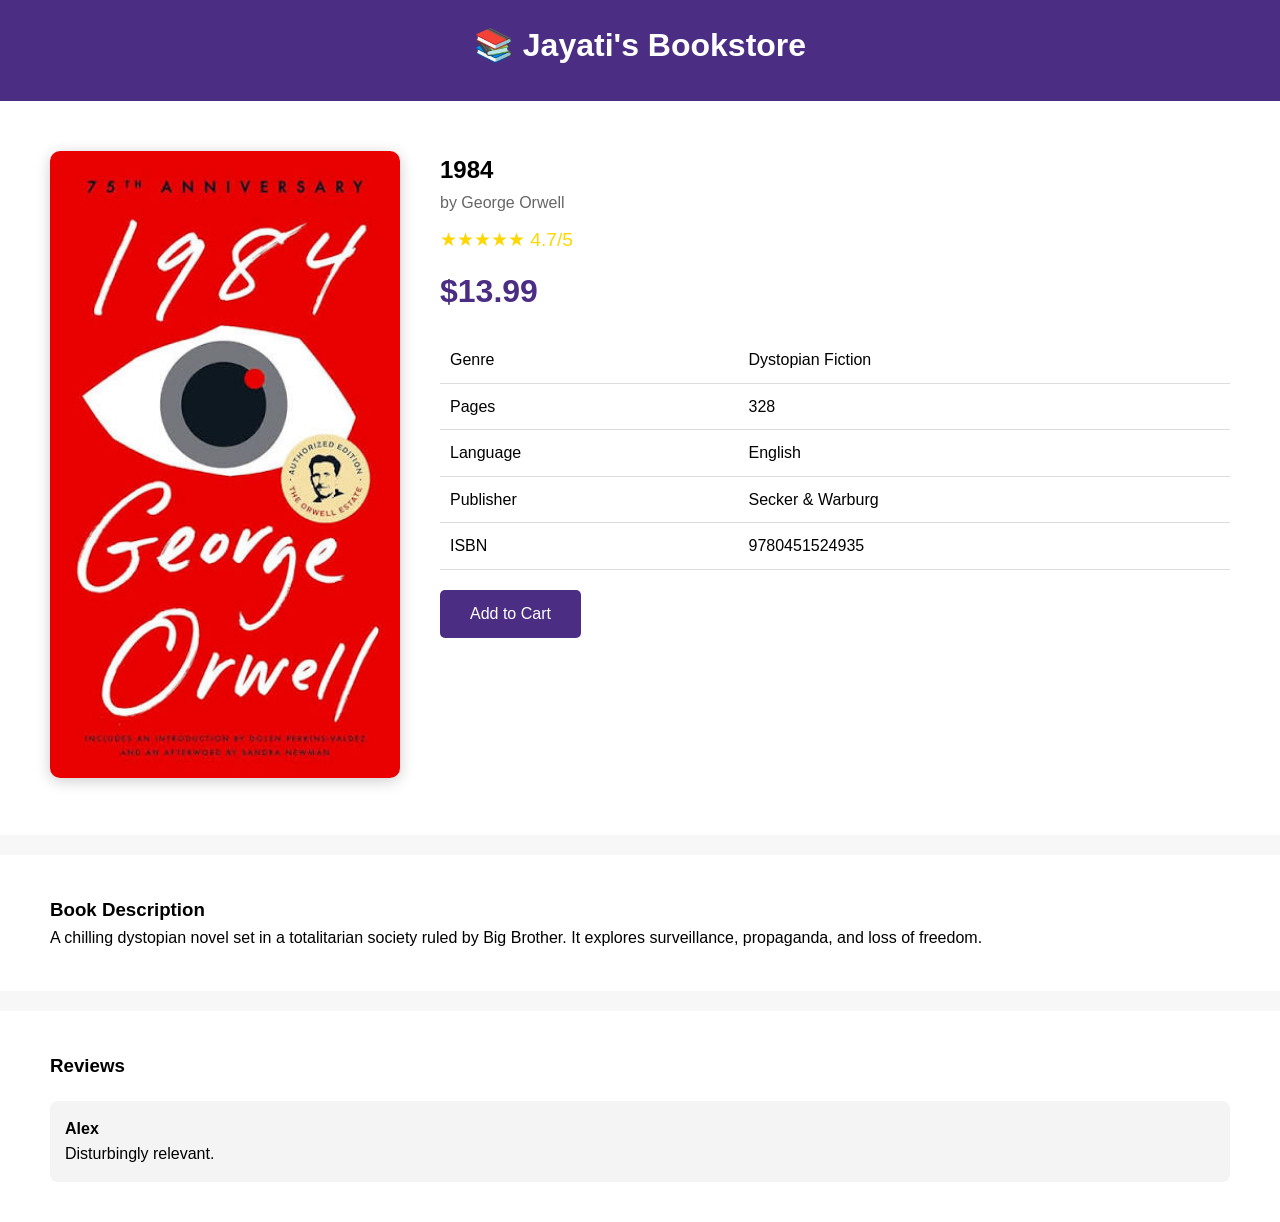
==== 1984.html @ a48f1561 "Added individual book pages" ====
<!DOCTYPE html>
<html lang="en">
<head>
    <meta charset="UTF-8">
    <meta name="viewport" content="width=device-width, initial-scale=1.0">
    <title>1984 | Jayati's Bookstore</title>
    <link rel="stylesheet" href="style.css">
</head>
<body>

<header>
    <h1>📚 Jayati's Bookstore</h1>
</header>

<main class="book-detail">

    <div class="book-cover">
        <img src="images/1984.jpg" alt="1984">
    </div>

    <div class="book-info">
        <h2>1984</h2>
        <p class="author">by George Orwell</p>

        <div class="rating">★★★★★ 4.7/5</div>
        <p class="price">$13.99</p>

        <table class="book-meta">
            <tr><td>Genre</td><td>Dystopian Fiction</td></tr>
            <tr><td>Pages</td><td>328</td></tr>
            <tr><td>Language</td><td>English</td></tr>
            <tr><td>Publisher</td><td>Secker & Warburg</td></tr>
            <tr><td>ISBN</td><td>9780451524935</td></tr>
        </table>

        <button class="buy-btn">Add to Cart</button>
    </div>

</main>

<section class="description">
    <h3>Book Description</h3>
    <p>
        A chilling dystopian novel set in a totalitarian society ruled by Big Brother.
        It explores surveillance, propaganda, and loss of freedom.
    </p>
</section>

<section class="reviews">
    <h3>Reviews</h3>
    <div class="review"><strong>Alex</strong><p>Disturbingly relevant.</p></div>
</section>

</body>
</html>
---- style.css ----
* {
    margin: 0;
    padding: 0;
    box-sizing: border-box;
}

body {
    font-family: Arial, sans-serif;
    line-height: 1.6;
    background: #f7f7f7;
}

header {
    background: #4b2e83;
    color: white;
    padding: 20px;
}

header h1 {
    text-align: center;
    margin-bottom: 10px;
}

nav {
    text-align: center;
}

nav a {
    color: white;
    text-decoration: none;
    margin: 0 15px;
    font-weight: bold;
}

.hero {
    text-align: center;
    padding: 80px 20px;
    background: white;
}

.hero h2 {
    font-size: 2.5rem;
    margin-bottom: 20px;
}

.hero p {
    margin-bottom: 20px;
}

.btn {
    display: inline-block;
    background: #4b2e83;
    color: white;
    padding: 12px 24px;
    border-radius: 5px;
    text-decoration: none;
}

.featured,
.content,
.page-header {
    padding: 40px 20px;
    text-align: center;
}

.book-grid {
    display: grid;
    grid-template-columns: repeat(auto-fit, minmax(250px, 1fr));
    gap: 20px;
    padding: 20px;
}

.book-card {
    background: white;
    padding: 20px;
    border-radius: 10px;
    transition: 0.3s;
    box-shadow: 0 2px 10px rgba(0,0,0,.1);
}

.book-card:hover {
    transform: translateY(-5px);
}

.book-card span {
    display: block;
    margin-top: 10px;
    color: #4b2e83;
    font-weight: bold;
}

input,
textarea {
    width: 100%;
    max-width: 600px;
    padding: 12px;
    margin: 10px auto;
    display: block;
}

button {
    background: #4b2e83;
    color: white;
    border: none;
    padding: 12px 20px;
    cursor: pointer;
}

footer {
    text-align: center;
    padding: 20px;
    background: #4b2e83;
    color: white;
    margin-top: 40px;
}

.book-detail {
    display: flex;
    flex-wrap: wrap;
    gap: 40px;
    padding: 50px;
    background: white;
}

.book-cover img {
    width: 350px;
    border-radius: 10px;
    box-shadow: 0 3px 15px rgba(0,0,0,.2);
}

.book-info {
    flex: 1;
    min-width: 300px;
}

.author {
    color: #666;
    margin-bottom: 10px;
}

.rating {
    color: gold;
    font-size: 1.2rem;
    margin: 10px 0;
}

.price {
    font-size: 2rem;
    color: #4b2e83;
    font-weight: bold;
    margin-bottom: 20px;
}

.book-meta {
    border-collapse: collapse;
    width: 100%;
    margin: 20px 0;
}

.book-meta td {
    border-bottom: 1px solid #ddd;
    padding: 10px;
}

.buy-btn {
    background: #4b2e83;
    color: white;
    padding: 15px 30px;
    border: none;
    border-radius: 5px;
    font-size: 1rem;
}

.description,
.reviews,
.related-books {
    background: white;
    padding: 40px 50px;
    margin-top: 20px;
}

.review {
    margin-top: 20px;
    padding: 15px;
    background: #f4f4f4;
    border-radius: 8px;
}

.related-grid {
    display: grid;
    grid-template-columns: repeat(auto-fit,minmax(220px,1fr));
    gap: 20px;
}

.related-card {
    text-decoration: none;
    color: black;
    background: #f7f7f7;
    padding: 20px;
    border-radius: 10px;
    transition: .3s;
}

.related-card:hover {
    transform: translateY(-4px);
}
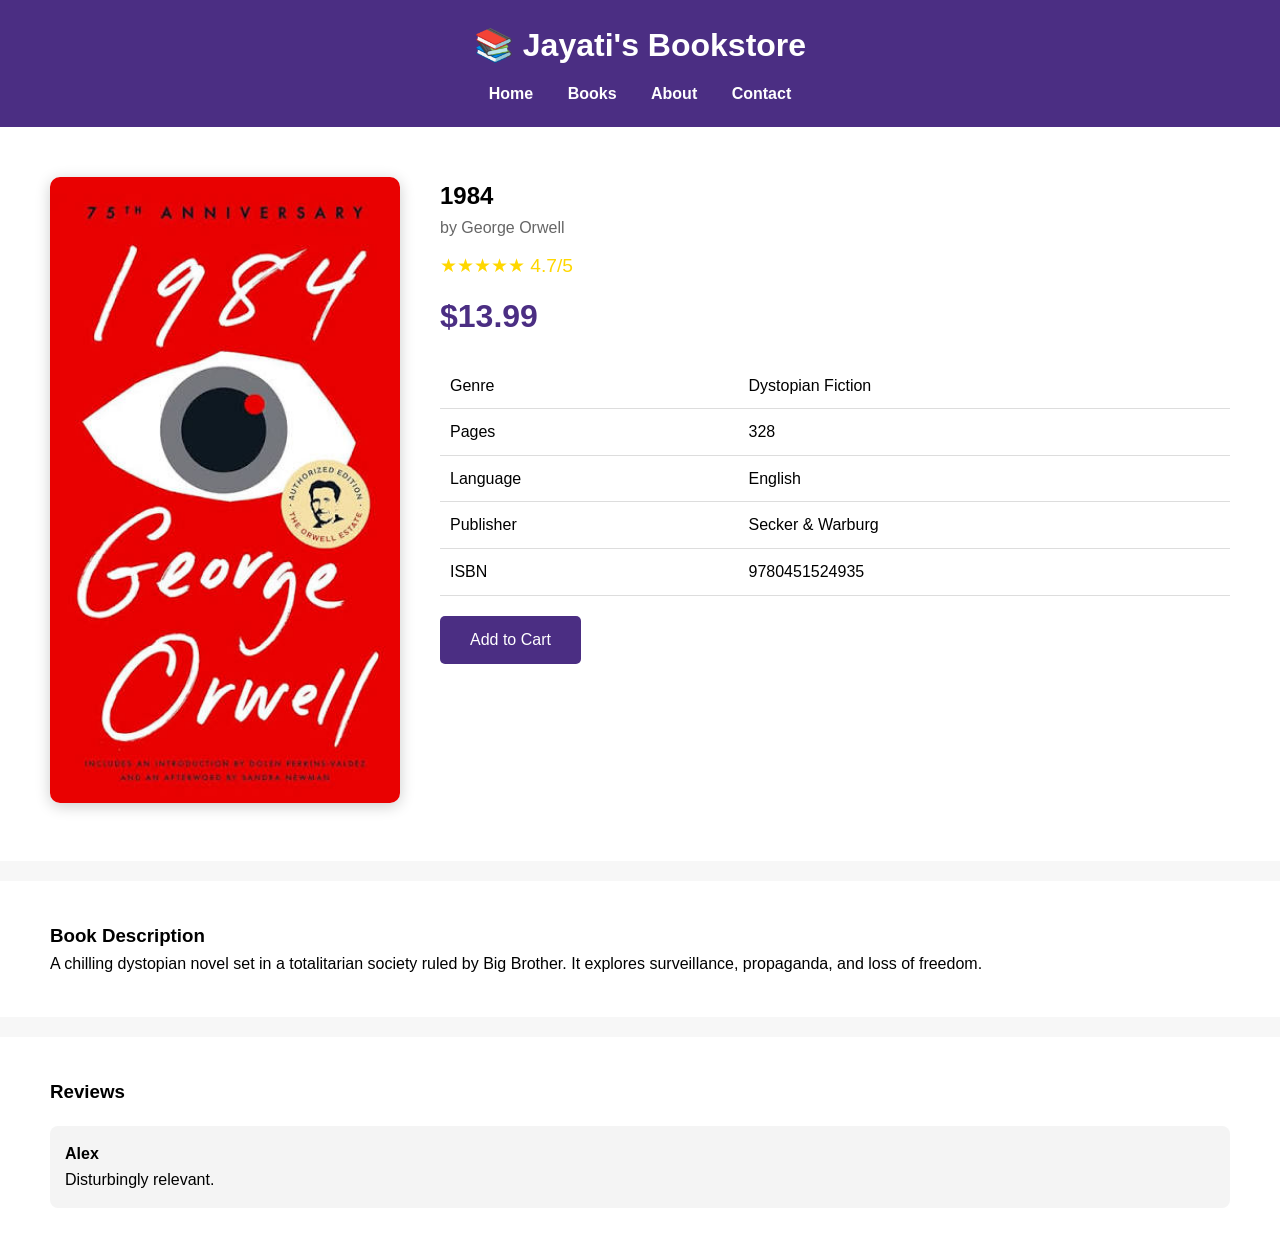
==== commit eb9fd1d1: "Added hyperlinks to each page and favicon" ====
--- a/1984.html
+++ b/1984.html
@@ -1,6 +1,16 @@
 <!DOCTYPE html>
 <html lang="en">
 <head>
+    <!-- Google tag (gtag.js) -->
+    <script async src="https://www.googletagmanager.com/gtag/js?id=G-XY8CDKP42L"></script>
+    <script>
+    window.dataLayer = window.dataLayer || [];
+    function gtag(){dataLayer.push(arguments);}
+    gtag('js', new Date());
+
+    gtag('config', 'G-XY8CDKP42L');
+    </script>
+
     <meta charset="UTF-8">
     <meta name="viewport" content="width=device-width, initial-scale=1.0">
     <title>1984 | Jayati's Bookstore</title>
@@ -10,6 +20,12 @@
 
 <header>
     <h1>📚 Jayati's Bookstore</h1>
+    <nav>
+        <a href="index.html">Home</a>
+        <a href="books.html">Books</a>
+        <a href="about.html">About</a>
+        <a href="contact.html">Contact</a>
+    </nav>
 </header>
 
 <main class="book-detail">
